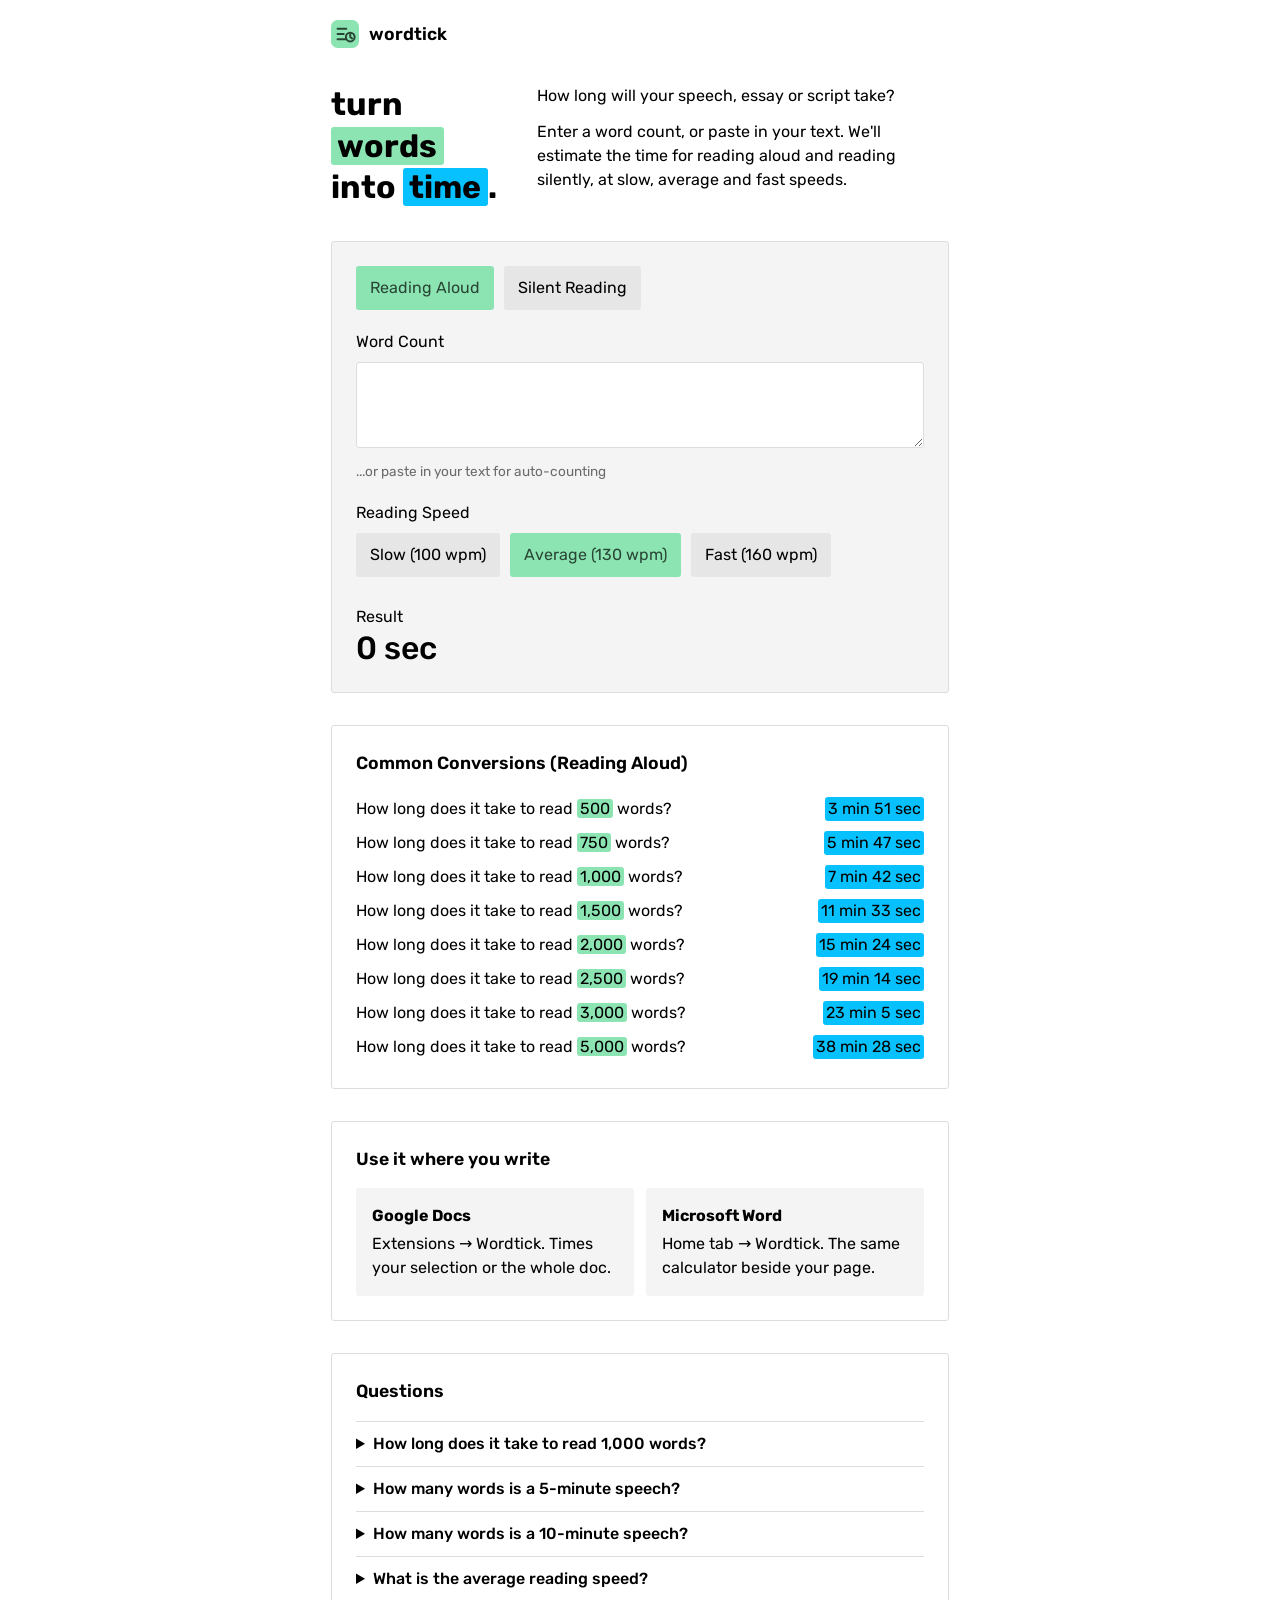
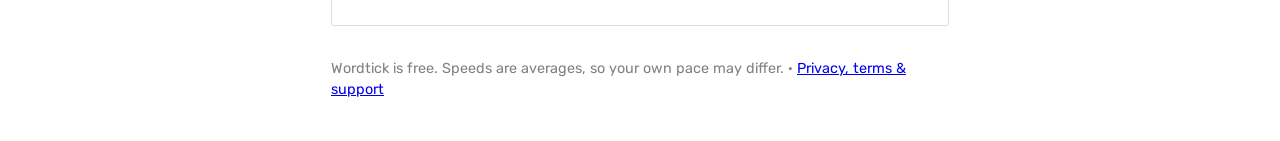
==== web/index.html @ cd6a57aa "Add privacy/terms/support page, compact add-on layout" ====
<!doctype html><html lang="en"><head><meta charset="utf-8"><meta name="viewport" content="width=device-width,initial-scale=1">
<title>Wordtick – Convert Words to Time | Reading Time Calculator</title>
<meta name="description" content="Free words to time calculator. Paste your text or enter a word count to see how long it takes to read aloud or silently. Also available for Google Docs and Microsoft Word.">
<link rel="icon" href="logo.svg"><link rel="stylesheet" href="style.css">
<style>
.page{max-width:650px;margin:0 auto;padding:0 16px}
.top{display:flex;align-items:center;gap:10px;padding:20px 0 0;font-weight:600;font-size:1.1rem}.top img{width:28px;height:28px}
.hero{display:grid;grid-template-columns:auto 1fr;gap:20px 40px;align-items:start;margin:36px 0 32px}
h1{font-size:2rem;line-height:1.3;font-weight:700;margin:0}.hero p{margin:0 0 12px}.hero p:last-child{margin:0}
@media(max-width:560px){.hero{grid-template-columns:1fr}}
.box{border:1px solid var(--line);border-radius:3px;padding:24px;margin-top:32px}
h2{font-size:1.1rem;font-weight:600;margin:0 0 16px}
.row{display:flex;justify-content:space-between;gap:12px;padding:5px 0;flex-wrap:wrap}
.row span:last-child{white-space:nowrap}
details{padding:10px 0;border-top:1px solid var(--line)}summary{cursor:pointer;font-weight:500}details p{margin:8px 0 0;color:var(--mute)}
.add{display:grid;grid-template-columns:1fr 1fr;gap:12px}@media(max-width:560px){.add{grid-template-columns:1fr}}
.add div{background:var(--card);border-radius:3px;padding:16px}.add b{display:block;margin-bottom:4px}
footer{color:#808080;margin:32px 0 40px;font-size:.9rem}
</style></head><body><div class="page">
<div class="top"><img src="logo.svg" alt="">wordtick</div>
<div class="hero"><h1>turn<br><span class="m">words</span><br>into <span class="c">time</span>.</h1>
<div><p>How long will your speech, essay or script take?</p><p>Enter a word count, or paste in your text. We'll estimate the time for reading aloud and reading silently, at slow, average and fast speeds.</p></div></div>
<div id="app"></div>
<div class="box"><h2>Common Conversions (Reading Aloud)</h2><div id="tbl"></div></div>
<div class="box"><h2>Use it where you write</h2><div class="add"><div><b>Google Docs</b>Extensions → Wordtick. Times your selection or the whole doc.</div><div><b>Microsoft Word</b>Home tab → Wordtick. The same calculator beside your page.</div></div></div>
<div class="box"><h2>Questions</h2><div id="faq"></div></div>
<footer>Wordtick is free. Speeds are averages, so your own pace may differ. · <a href="privacy.html">Privacy, terms &amp; support</a></footer>
</div>
<script src="core.js"></script>
<script>
WP.mount(document.getElementById('app'));
document.getElementById('tbl').innerHTML=[500,750,1000,1500,2000,2500,3000,5000].map(function(n){
 return'<div class="row"><span>How long does it take to read <span class="m">'+n.toLocaleString()+'</span> words?</span><span class="c">'+WP.fmt(n,130)+'</span></div>'}).join('');
var q=[['How long does it take to read 1,000 words?','About '+WP.fmt(1000,130)+' out loud at an average 130 words per minute, or '+WP.fmt(1000,250)+' silently at 250.'],
['How many words is a 5-minute speech?','Around 650 words at an average speaking pace of 130 words per minute.'],
['How many words is a 10-minute speech?','Around 1,300 words at an average speaking pace of 130 words per minute.'],
['What is the average reading speed?','Reading aloud averages about 130 words per minute. Silent reading is faster, around 250.']];
document.getElementById('faq').innerHTML=q.map(function(x){return'<details><summary>'+x[0]+'</summary><p>'+x[1]+'</p></details>'}).join('');
document.head.insertAdjacentHTML('beforeend','<script type="application/ld+json">'+JSON.stringify({'@context':'https://schema.org','@type':'FAQPage',mainEntity:q.map(function(x){return{'@type':'Question',name:x[0],acceptedAnswer:{'@type':'Answer',text:x[1]}}})})+'<\/script>');
</script></body></html>
---- web/style.css ----
@import url('https://fonts.googleapis.com/css2?family=Rubik:wght@400;500;600;700&display=swap');
:root{--bg:#fff;--card:#f4f4f4;--ink:#000;--mute:#6b6b6b;--line:#ddd;--chip:#e6e6e6;--mint:#8be4b2;--mint-ink:#294635;--cyan:#07c1ff;--cyan-ink:#000;--field:#fff;--ease:cubic-bezier(.23,1,.32,1)}
@media (prefers-color-scheme:dark){:root{--bg:#111;--card:#1c1c1c;--ink:#f2f2f2;--mute:#9a9a9a;--line:#333;--chip:#2a2a2a;--field:#111}}
*{box-sizing:border-box}
body{margin:0;background:var(--bg);color:var(--ink);font:16px/1.5 Rubik,system-ui,-apple-system,"Segoe UI",sans-serif}
.m{background:var(--mint);color:#000;padding:0 .2em;border-radius:3px}
.c{background:var(--cyan);color:#000;padding:0 .2em;border-radius:3px}
.wp{background:var(--card);border:1px solid var(--line);border-radius:3px;padding:24px;max-width:650px;margin:0 auto}
.wp label{display:block;margin:20px 0 8px}.wp>label:first-child,.wp>.seg:first-child+label{margin-top:20px}
.wp textarea{width:100%;min-height:72px;font:inherit;font-size:1.25rem;color:var(--ink);background:var(--field);border:1px solid var(--line);border-radius:3px;padding:12px;resize:vertical}
.wp textarea:focus{outline:2px solid var(--mint);outline-offset:0;border-color:var(--mint)}
.wp small{display:block;color:var(--mute);margin-top:6px;font-size:.85rem}
.seg{display:flex;flex-wrap:wrap;gap:10px}
.seg button{font:inherit;color:var(--ink);background:var(--chip);border:0;border-radius:3px;padding:10px 14px;cursor:pointer;transition:background .12s var(--ease),transform .1s var(--ease)}
@media (hover:hover){.seg button:hover{filter:brightness(.96)}}
.seg button:active{transform:scale(.97)}
.seg button:focus-visible{outline:2px solid var(--ink);outline-offset:2px}
.seg button[aria-pressed=true]{background:var(--mint);color:var(--mint-ink)}
.wp .seg button small{display:inline;margin:0;color:inherit;font-size:inherit;opacity:.8}
.res{margin-top:28px}.res span{display:block}.res b{display:block;font-size:2rem;font-weight:500;line-height:1.2}
.res .d{color:var(--mute);font-size:.85rem}
.src{margin-bottom:4px}.src button[aria-pressed]{}
.wp.mini{border:0;padding:16px;max-width:none;background:var(--bg)}
@media (prefers-reduced-motion:reduce){*{transition-duration:.01ms!important}}
.wp.mini .seg button{padding:8px 10px;font-size:.9rem}.wp.mini textarea{font-size:1rem}.wp.mini .res b{font-size:1.75rem}
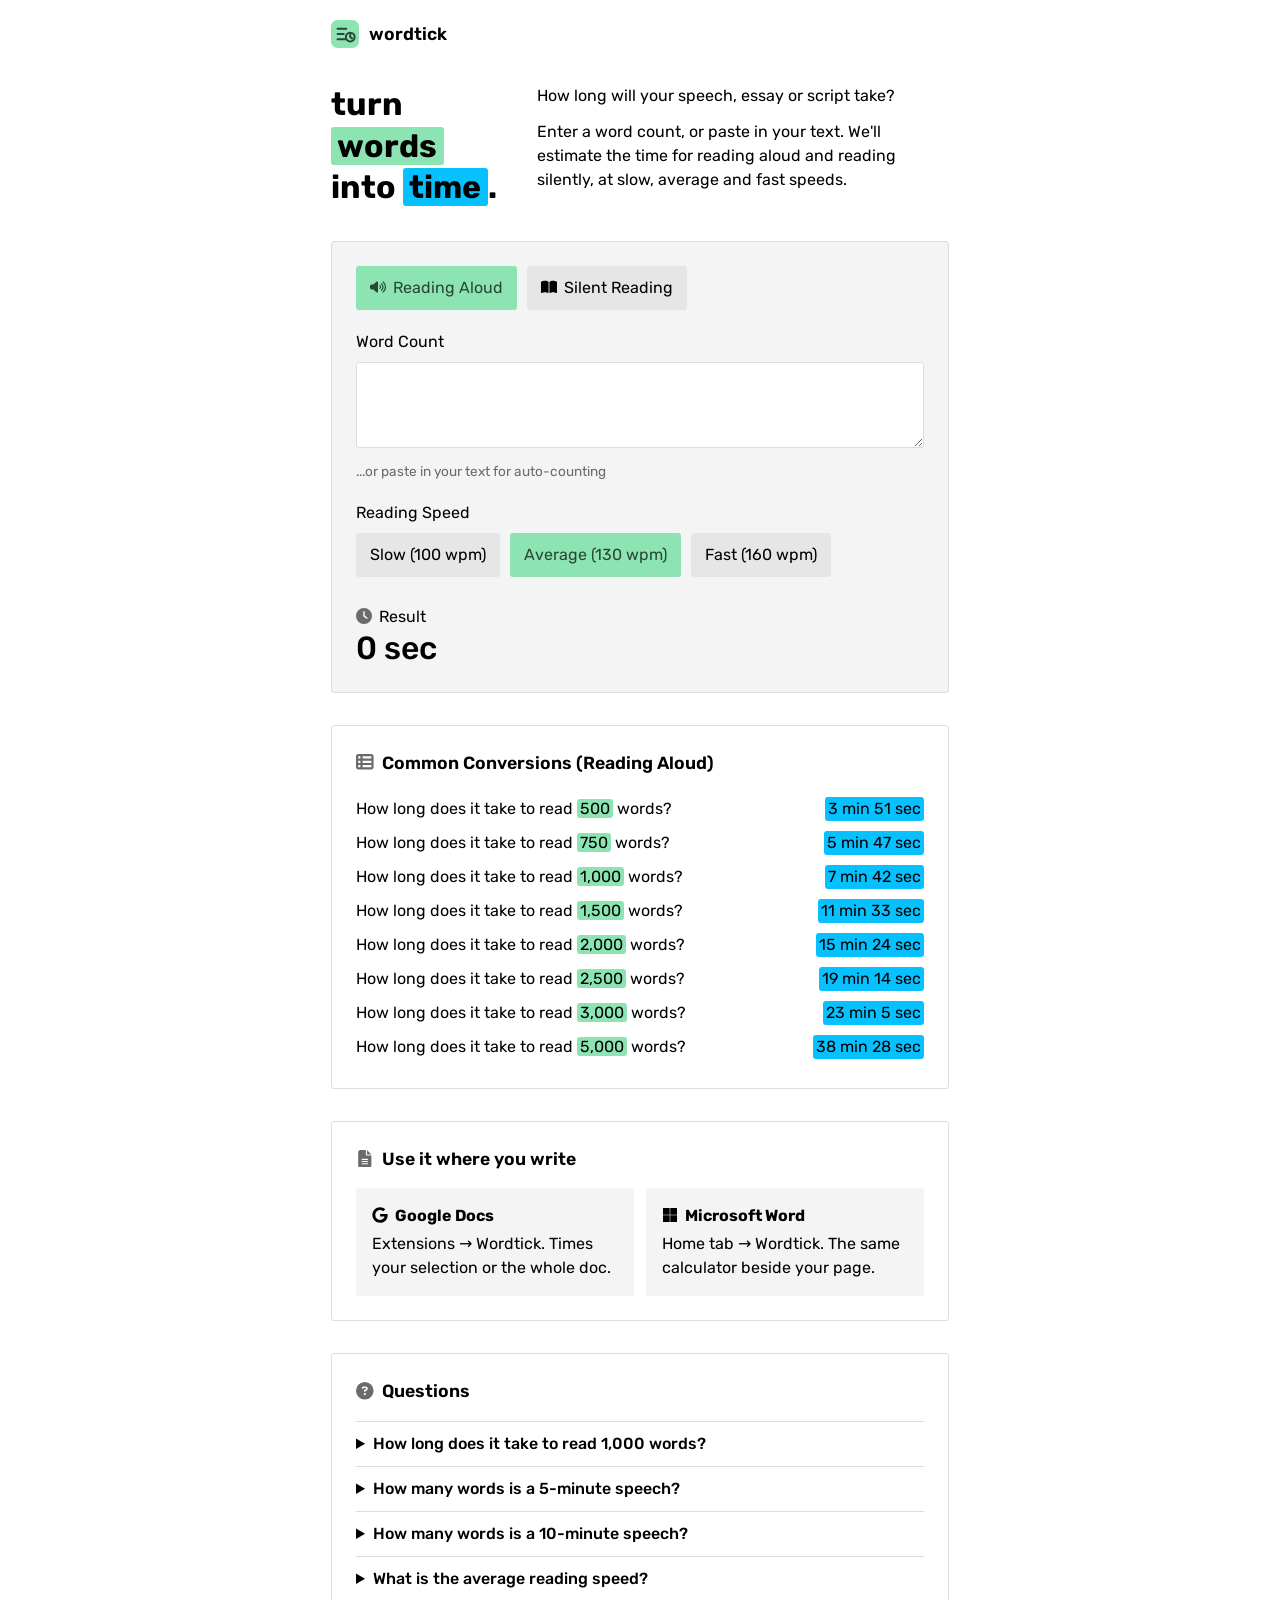
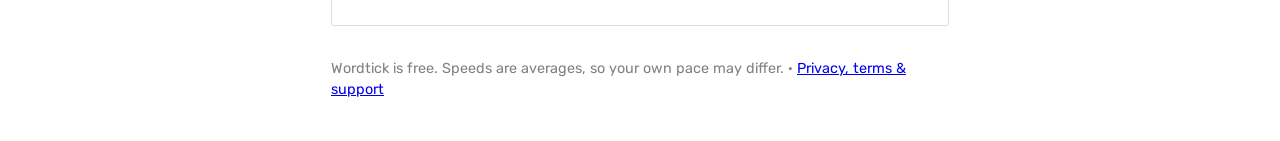
==== commit c296705f: "Add Font Awesome icons to UI" ====
--- a/web/index.html
+++ b/web/index.html
@@ -21,14 +21,15 @@
 <div class="hero"><h1>turn<br><span class="m">words</span><br>into <span class="c">time</span>.</h1>
 <div><p>How long will your speech, essay or script take?</p><p>Enter a word count, or paste in your text. We'll estimate the time for reading aloud and reading silently, at slow, average and fast speeds.</p></div></div>
 <div id="app"></div>
-<div class="box"><h2>Common Conversions (Reading Aloud)</h2><div id="tbl"></div></div>
-<div class="box"><h2>Use it where you write</h2><div class="add"><div><b>Google Docs</b>Extensions → Wordtick. Times your selection or the whole doc.</div><div><b>Microsoft Word</b>Home tab → Wordtick. The same calculator beside your page.</div></div></div>
-<div class="box"><h2>Questions</h2><div id="faq"></div></div>
+<div class="box"><h2 data-i="table-list">Common Conversions (Reading Aloud)</h2><div id="tbl"></div></div>
+<div class="box"><h2 data-i="file-lines">Use it where you write</h2><div class="add"><div><b data-i="google">Google Docs</b>Extensions → Wordtick. Times your selection or the whole doc.</div><div><b data-i="microsoft">Microsoft Word</b>Home tab → Wordtick. The same calculator beside your page.</div></div></div>
+<div class="box"><h2 data-i="circle-question">Questions</h2><div id="faq"></div></div>
 <footer>Wordtick is free. Speeds are averages, so your own pace may differ. · <a href="privacy.html">Privacy, terms &amp; support</a></footer>
 </div>
 <script src="core.js"></script>
 <script>
 WP.mount(document.getElementById('app'));
+document.querySelectorAll('[data-i]').forEach(function(e){e.insertAdjacentHTML('afterbegin',WP.icon(e.dataset.i))});
 document.getElementById('tbl').innerHTML=[500,750,1000,1500,2000,2500,3000,5000].map(function(n){
  return'<div class="row"><span>How long does it take to read <span class="m">'+n.toLocaleString()+'</span> words?</span><span class="c">'+WP.fmt(n,130)+'</span></div>'}).join('');
 var q=[['How long does it take to read 1,000 words?','About '+WP.fmt(1000,130)+' out loud at an average 130 words per minute, or '+WP.fmt(1000,250)+' silently at 250.'],
--- a/web/style.css
+++ b/web/style.css
@@ -23,3 +23,4 @@
 .wp.mini{border:0;padding:16px;max-width:none;background:var(--bg)}
 @media (prefers-reduced-motion:reduce){*{transition-duration:.01ms!important}}
 .wp.mini .seg button{padding:8px 10px;font-size:.9rem}.wp.mini textarea{font-size:1rem}.wp.mini .res b{font-size:1.75rem}
+.ic{width:1em;height:1em;vertical-align:-.125em;margin-right:.45em}.res span .ic{color:var(--mute)}h2 .ic{color:var(--mute)}
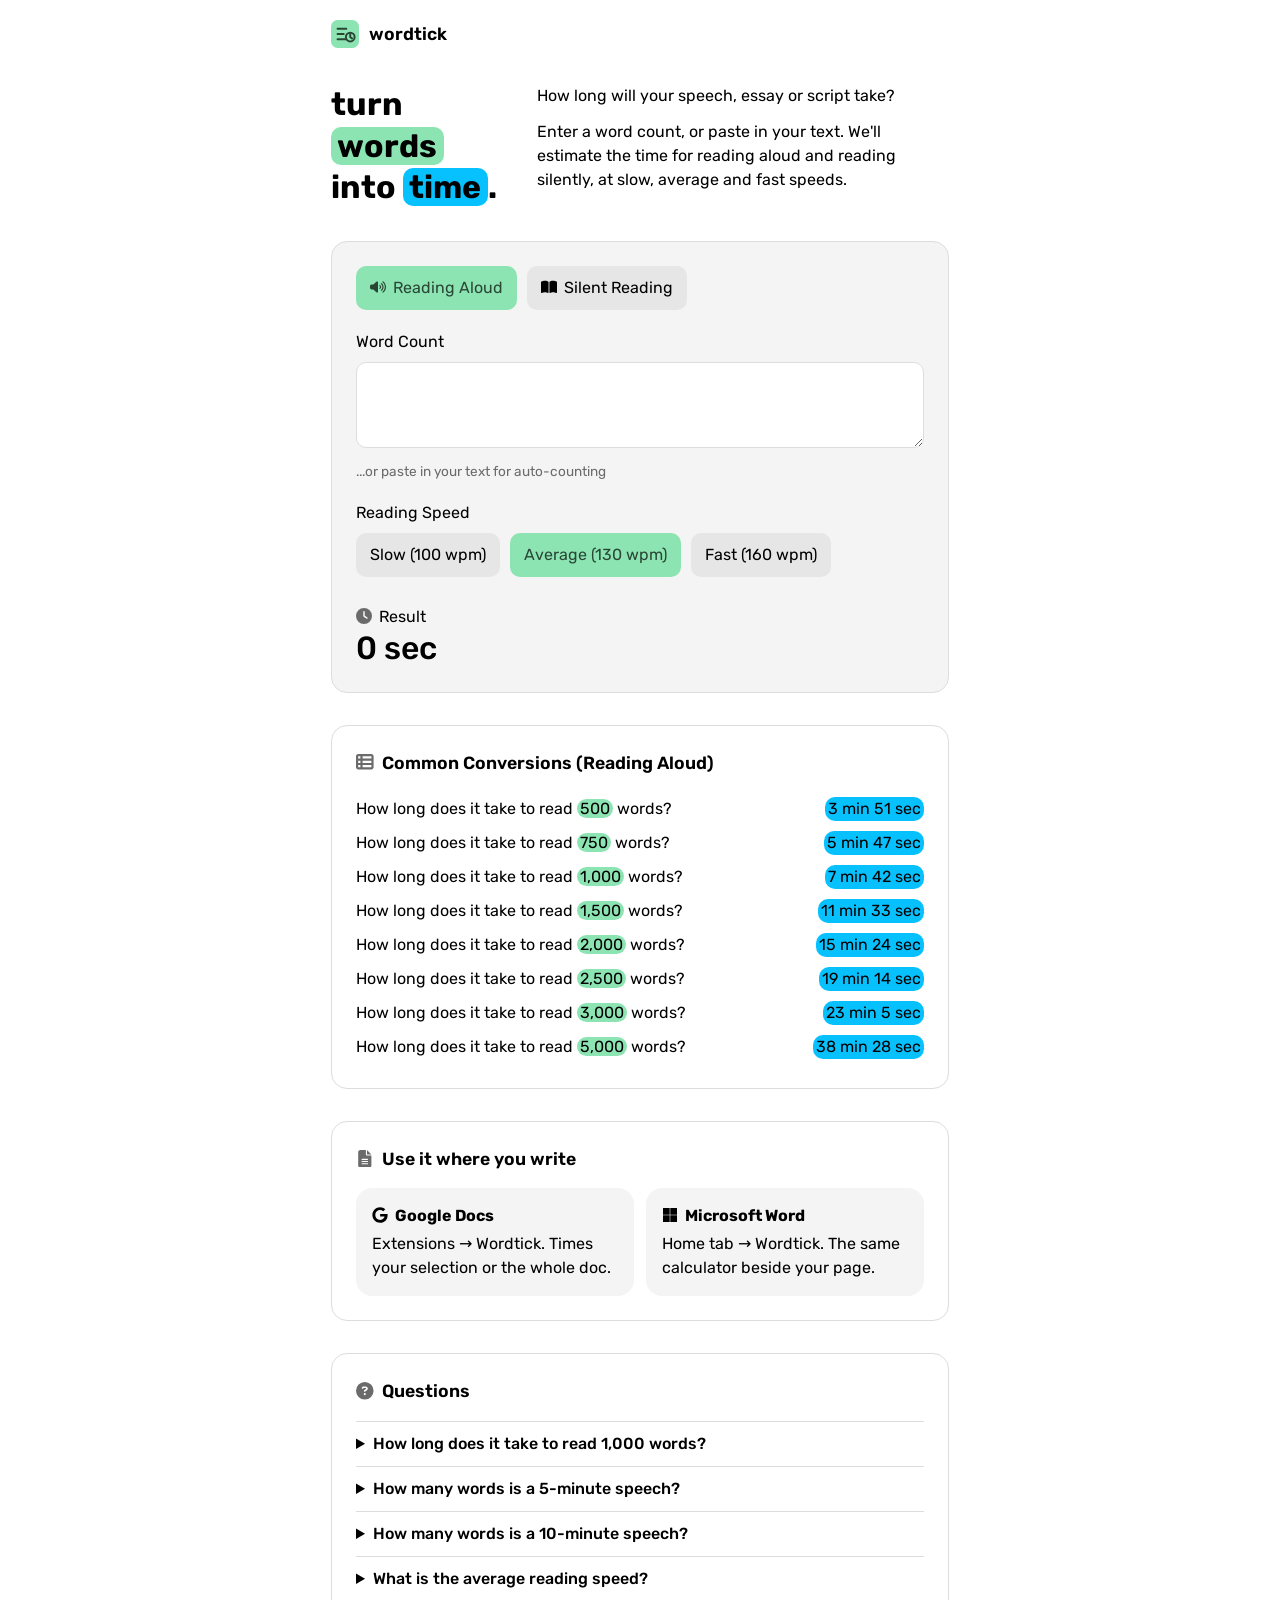
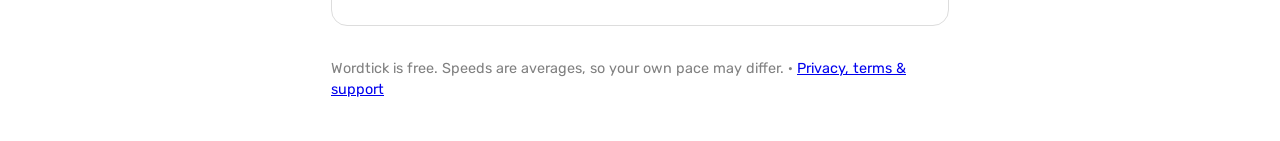
==== commit eb6ec759: "Rounder corners" ====
--- a/web/index.html
+++ b/web/index.html
@@ -8,13 +8,13 @@
 .hero{display:grid;grid-template-columns:auto 1fr;gap:20px 40px;align-items:start;margin:36px 0 32px}
 h1{font-size:2rem;line-height:1.3;font-weight:700;margin:0}.hero p{margin:0 0 12px}.hero p:last-child{margin:0}
 @media(max-width:560px){.hero{grid-template-columns:1fr}}
-.box{border:1px solid var(--line);border-radius:3px;padding:24px;margin-top:32px}
+.box{border:1px solid var(--line);border-radius:var(--rl);padding:24px;margin-top:32px}
 h2{font-size:1.1rem;font-weight:600;margin:0 0 16px}
 .row{display:flex;justify-content:space-between;gap:12px;padding:5px 0;flex-wrap:wrap}
 .row span:last-child{white-space:nowrap}
 details{padding:10px 0;border-top:1px solid var(--line)}summary{cursor:pointer;font-weight:500}details p{margin:8px 0 0;color:var(--mute)}
 .add{display:grid;grid-template-columns:1fr 1fr;gap:12px}@media(max-width:560px){.add{grid-template-columns:1fr}}
-.add div{background:var(--card);border-radius:3px;padding:16px}.add b{display:block;margin-bottom:4px}
+.add div{background:var(--card);border-radius:var(--rl);padding:16px}.add b{display:block;margin-bottom:4px}
 footer{color:#808080;margin:32px 0 40px;font-size:.9rem}
 </style></head><body><div class="page">
 <div class="top"><img src="logo.svg" alt="">wordtick</div>
--- a/web/style.css
+++ b/web/style.css
@@ -1,17 +1,17 @@
 @import url('https://fonts.googleapis.com/css2?family=Rubik:wght@400;500;600;700&display=swap');
-:root{--bg:#fff;--card:#f4f4f4;--ink:#000;--mute:#6b6b6b;--line:#ddd;--chip:#e6e6e6;--mint:#8be4b2;--mint-ink:#294635;--cyan:#07c1ff;--cyan-ink:#000;--field:#fff;--ease:cubic-bezier(.23,1,.32,1)}
+:root{--bg:#fff;--card:#f4f4f4;--ink:#000;--mute:#6b6b6b;--line:#ddd;--chip:#e6e6e6;--mint:#8be4b2;--mint-ink:#294635;--cyan:#07c1ff;--cyan-ink:#000;--field:#fff;--ease:cubic-bezier(.23,1,.32,1);--r:10px;--rl:16px}
 @media (prefers-color-scheme:dark){:root{--bg:#111;--card:#1c1c1c;--ink:#f2f2f2;--mute:#9a9a9a;--line:#333;--chip:#2a2a2a;--field:#111}}
 *{box-sizing:border-box}
 body{margin:0;background:var(--bg);color:var(--ink);font:16px/1.5 Rubik,system-ui,-apple-system,"Segoe UI",sans-serif}
-.m{background:var(--mint);color:#000;padding:0 .2em;border-radius:3px}
-.c{background:var(--cyan);color:#000;padding:0 .2em;border-radius:3px}
-.wp{background:var(--card);border:1px solid var(--line);border-radius:3px;padding:24px;max-width:650px;margin:0 auto}
+.m{background:var(--mint);color:#000;padding:0 .2em;border-radius:var(--r)}
+.c{background:var(--cyan);color:#000;padding:0 .2em;border-radius:var(--r)}
+.wp{background:var(--card);border:1px solid var(--line);border-radius:var(--rl);padding:24px;max-width:650px;margin:0 auto}
 .wp label{display:block;margin:20px 0 8px}.wp>label:first-child,.wp>.seg:first-child+label{margin-top:20px}
-.wp textarea{width:100%;min-height:72px;font:inherit;font-size:1.25rem;color:var(--ink);background:var(--field);border:1px solid var(--line);border-radius:3px;padding:12px;resize:vertical}
+.wp textarea{width:100%;min-height:72px;font:inherit;font-size:1.25rem;color:var(--ink);background:var(--field);border:1px solid var(--line);border-radius:var(--r);padding:12px;resize:vertical}
 .wp textarea:focus{outline:2px solid var(--mint);outline-offset:0;border-color:var(--mint)}
 .wp small{display:block;color:var(--mute);margin-top:6px;font-size:.85rem}
 .seg{display:flex;flex-wrap:wrap;gap:10px}
-.seg button{font:inherit;color:var(--ink);background:var(--chip);border:0;border-radius:3px;padding:10px 14px;cursor:pointer;transition:background .12s var(--ease),transform .1s var(--ease)}
+.seg button{font:inherit;color:var(--ink);background:var(--chip);border:0;border-radius:var(--r);padding:10px 14px;cursor:pointer;transition:background .12s var(--ease),transform .1s var(--ease)}
 @media (hover:hover){.seg button:hover{filter:brightness(.96)}}
 .seg button:active{transform:scale(.97)}
 .seg button:focus-visible{outline:2px solid var(--ink);outline-offset:2px}
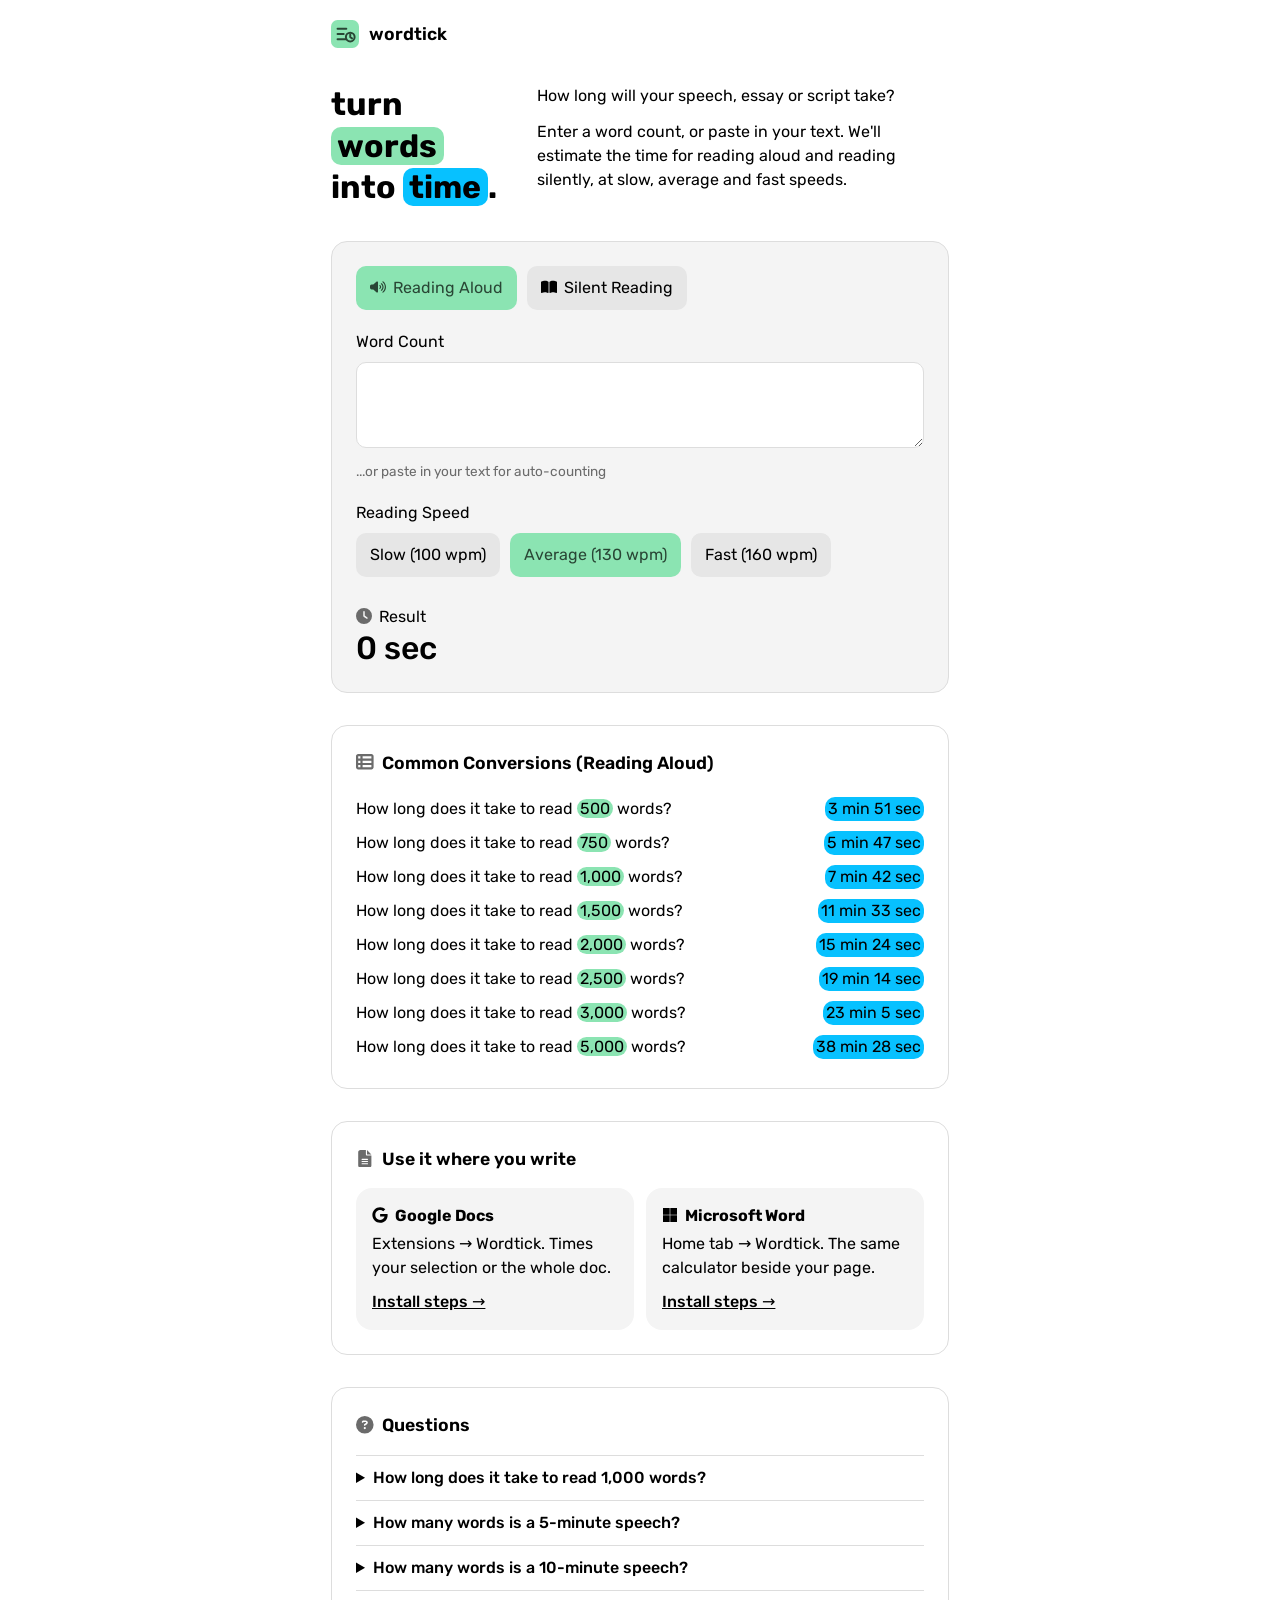
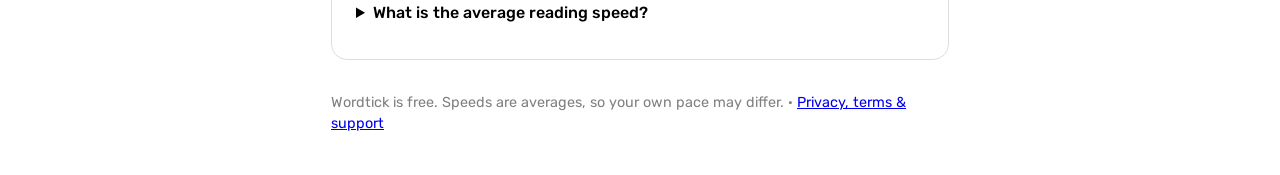
==== commit 74bc86ef: "Install-steps pages for Google Docs and Word, linked from the home page Co-Authored-By: Claude Sonne" ====
--- a/web/index.html
+++ b/web/index.html
@@ -14,7 +14,7 @@
 .row span:last-child{white-space:nowrap}
 details{padding:10px 0;border-top:1px solid var(--line)}summary{cursor:pointer;font-weight:500}details p{margin:8px 0 0;color:var(--mute)}
 .add{display:grid;grid-template-columns:1fr 1fr;gap:12px}@media(max-width:560px){.add{grid-template-columns:1fr}}
-.add div{background:var(--card);border-radius:var(--rl);padding:16px}.add b{display:block;margin-bottom:4px}
+.add div{background:var(--card);border-radius:var(--rl);padding:16px}.add b{display:block;margin-bottom:4px}.add a{display:block;margin-top:10px;color:inherit;font-weight:500}
 footer{color:#808080;margin:32px 0 40px;font-size:.9rem}
 </style></head><body><div class="page">
 <div class="top"><img src="logo.svg" alt="">wordtick</div>
@@ -22,7 +22,7 @@
 <div><p>How long will your speech, essay or script take?</p><p>Enter a word count, or paste in your text. We'll estimate the time for reading aloud and reading silently, at slow, average and fast speeds.</p></div></div>
 <div id="app"></div>
 <div class="box"><h2 data-i="table-list">Common Conversions (Reading Aloud)</h2><div id="tbl"></div></div>
-<div class="box"><h2 data-i="file-lines">Use it where you write</h2><div class="add"><div><b data-i="google">Google Docs</b>Extensions → Wordtick. Times your selection or the whole doc.</div><div><b data-i="microsoft">Microsoft Word</b>Home tab → Wordtick. The same calculator beside your page.</div></div></div>
+<div class="box"><h2 data-i="file-lines">Use it where you write</h2><div class="add"><div><b data-i="google">Google Docs</b>Extensions → Wordtick. Times your selection or the whole doc.<a href="docs.html">Install steps →</a></div><div><b data-i="microsoft">Microsoft Word</b>Home tab → Wordtick. The same calculator beside your page.<a href="word.html">Install steps →</a></div></div></div>
 <div class="box"><h2 data-i="circle-question">Questions</h2><div id="faq"></div></div>
 <footer>Wordtick is free. Speeds are averages, so your own pace may differ. · <a href="privacy.html">Privacy, terms &amp; support</a></footer>
 </div>
--- a/web/style.css
+++ b/web/style.css
@@ -24,3 +24,8 @@
 @media (prefers-reduced-motion:reduce){*{transition-duration:.01ms!important}}
 .wp.mini .seg button{padding:8px 10px;font-size:.9rem}.wp.mini textarea{font-size:1rem}.wp.mini .res b{font-size:1.75rem}
 .ic{width:1em;height:1em;vertical-align:-.125em;margin-right:.45em}.res span .ic{color:var(--mute)}h2 .ic{color:var(--mute)}
+
+.wp .hd{display:flex;align-items:center;gap:8px;font-weight:600;font-size:1.05rem}.wp .logo{width:24px;height:24px}
+.wp .hero{font-size:1.4rem;font-weight:700;line-height:1.3;margin:10px 0 16px}
+.wp input{width:100%;font:inherit;color:var(--ink);background:var(--field);border:1px solid var(--line);border-radius:var(--r);padding:10px 12px}
+.wp input:focus{outline:2px solid var(--mint);border-color:var(--mint)}
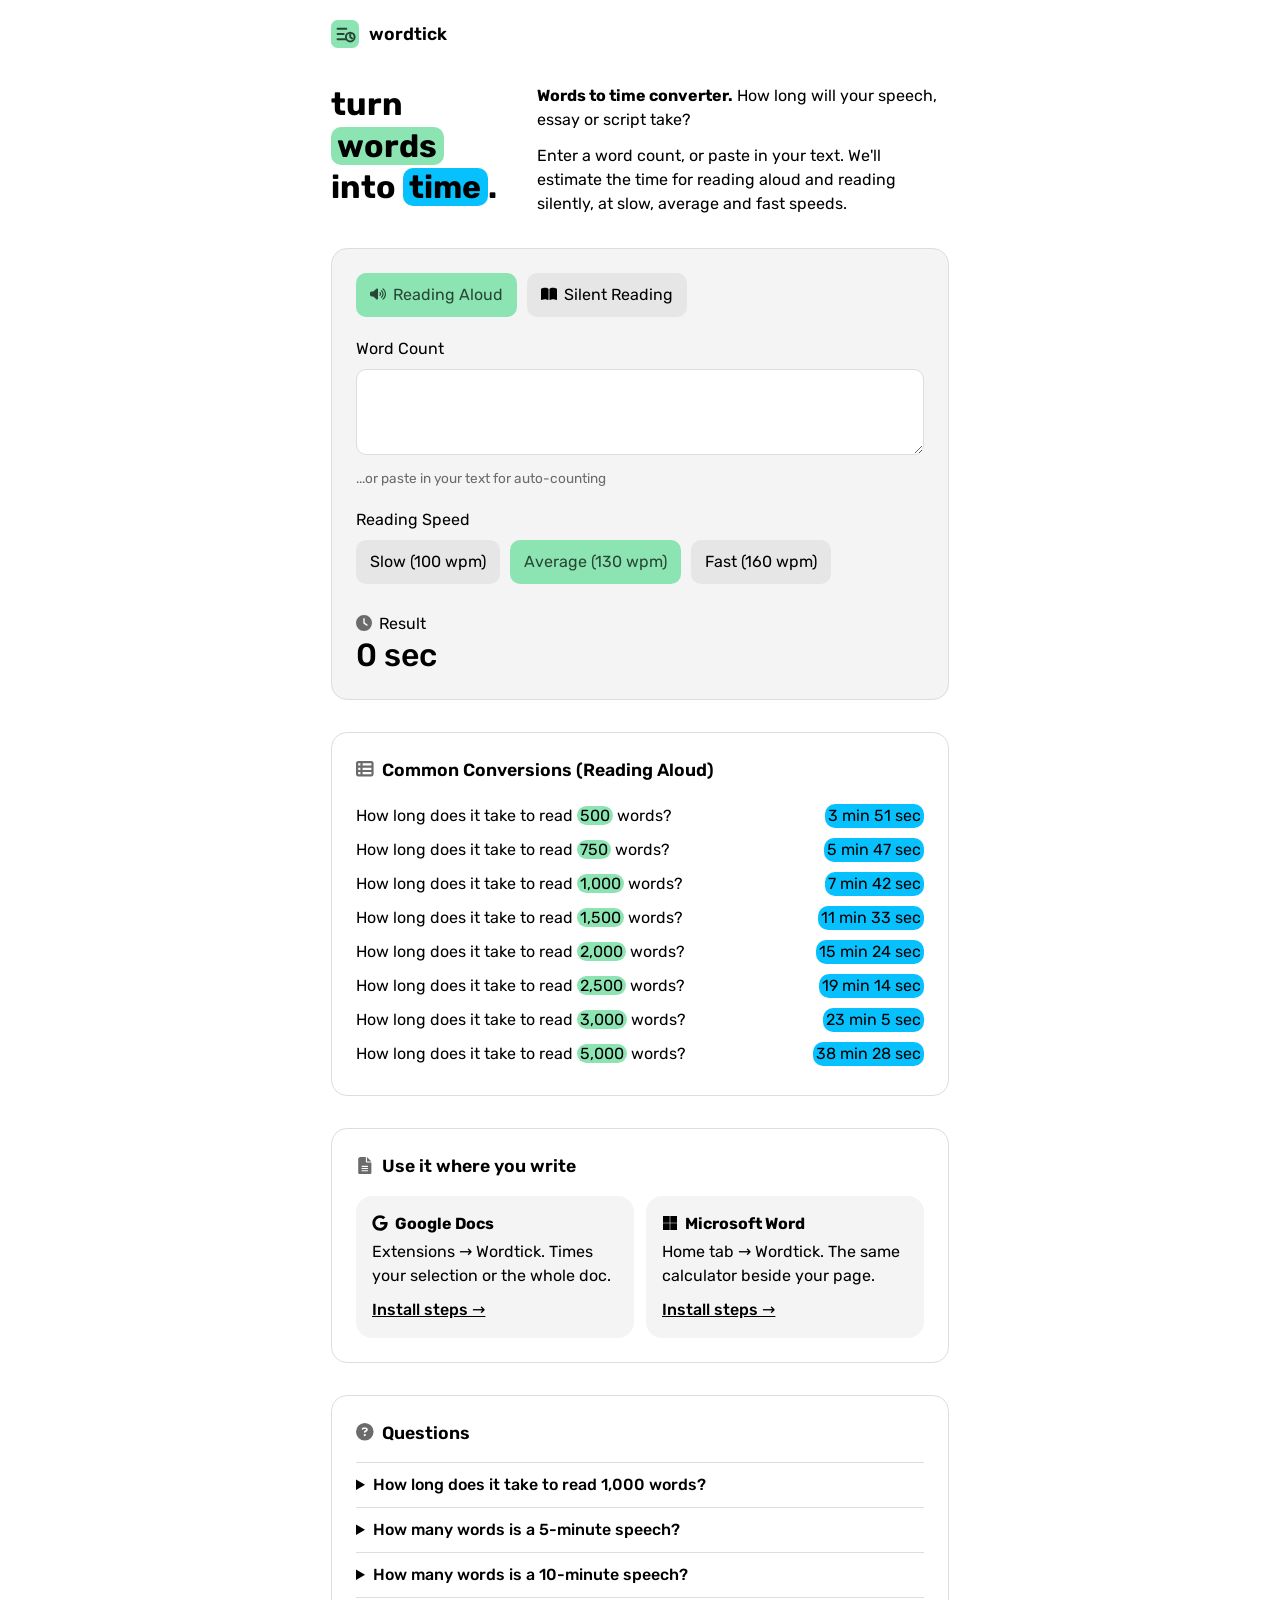
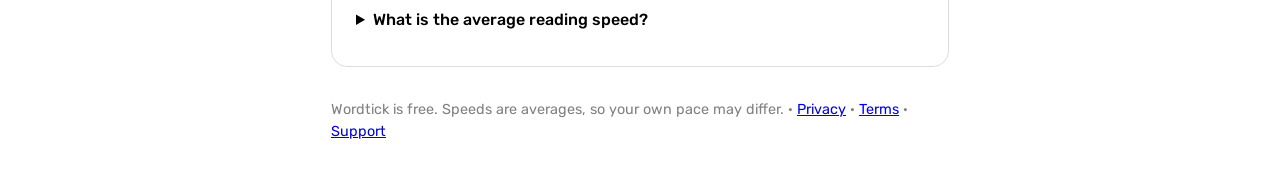
==== commit 3e2a9307: "Full privacy/terms/support pages, SEO, Search Console file; paste collapses to word count Co-Authore" ====
--- a/web/index.html
+++ b/web/index.html
@@ -1,6 +1,9 @@
 <!doctype html><html lang="en"><head><meta charset="utf-8"><meta name="viewport" content="width=device-width,initial-scale=1">
-<title>Wordtick – Convert Words to Time | Reading Time Calculator</title>
+<title>Words to Time Converter – How Long to Read or Say Any Text | Wordtick</title>
 <meta name="description" content="Free words to time calculator. Paste your text or enter a word count to see how long it takes to read aloud or silently. Also available for Google Docs and Microsoft Word.">
+<link rel="canonical" href="https://wordtick.vercel.app/">
+<meta property="og:title" content="Words to Time Converter | Wordtick"><meta property="og:description" content="Free words to time calculator: see how long any text takes to read aloud or silently."><meta property="og:url" content="https://wordtick.vercel.app/"><meta property="og:type" content="website"><meta property="og:image" content="https://wordtick.vercel.app/store/shot-site-1280x800.png"><meta name="twitter:card" content="summary_large_image">
+<script type="application/ld+json">{"@context":"https://schema.org","@type":"WebApplication","name":"Wordtick – Words to Time Converter","url":"https://wordtick.vercel.app/","applicationCategory":"UtilitiesApplication","operatingSystem":"Any","offers":{"@type":"Offer","price":"0","priceCurrency":"USD"}}</script>
 <link rel="icon" href="logo.svg"><link rel="stylesheet" href="style.css">
 <style>
 .page{max-width:650px;margin:0 auto;padding:0 16px}
@@ -19,12 +22,12 @@
 </style></head><body><div class="page">
 <div class="top"><img src="logo.svg" alt="">wordtick</div>
 <div class="hero"><h1>turn<br><span class="m">words</span><br>into <span class="c">time</span>.</h1>
-<div><p>How long will your speech, essay or script take?</p><p>Enter a word count, or paste in your text. We'll estimate the time for reading aloud and reading silently, at slow, average and fast speeds.</p></div></div>
+<div><p><strong>Words to time converter.</strong> How long will your speech, essay or script take?</p><p>Enter a word count, or paste in your text. We'll estimate the time for reading aloud and reading silently, at slow, average and fast speeds.</p></div></div>
 <div id="app"></div>
 <div class="box"><h2 data-i="table-list">Common Conversions (Reading Aloud)</h2><div id="tbl"></div></div>
 <div class="box"><h2 data-i="file-lines">Use it where you write</h2><div class="add"><div><b data-i="google">Google Docs</b>Extensions → Wordtick. Times your selection or the whole doc.<a href="docs.html">Install steps →</a></div><div><b data-i="microsoft">Microsoft Word</b>Home tab → Wordtick. The same calculator beside your page.<a href="word.html">Install steps →</a></div></div></div>
 <div class="box"><h2 data-i="circle-question">Questions</h2><div id="faq"></div></div>
-<footer>Wordtick is free. Speeds are averages, so your own pace may differ. · <a href="privacy.html">Privacy, terms &amp; support</a></footer>
+<footer>Wordtick is free. Speeds are averages, so your own pace may differ. · <a href="privacy.html">Privacy</a> · <a href="terms.html">Terms</a> · <a href="support.html">Support</a></footer>
 </div>
 <script src="core.js"></script>
 <script>
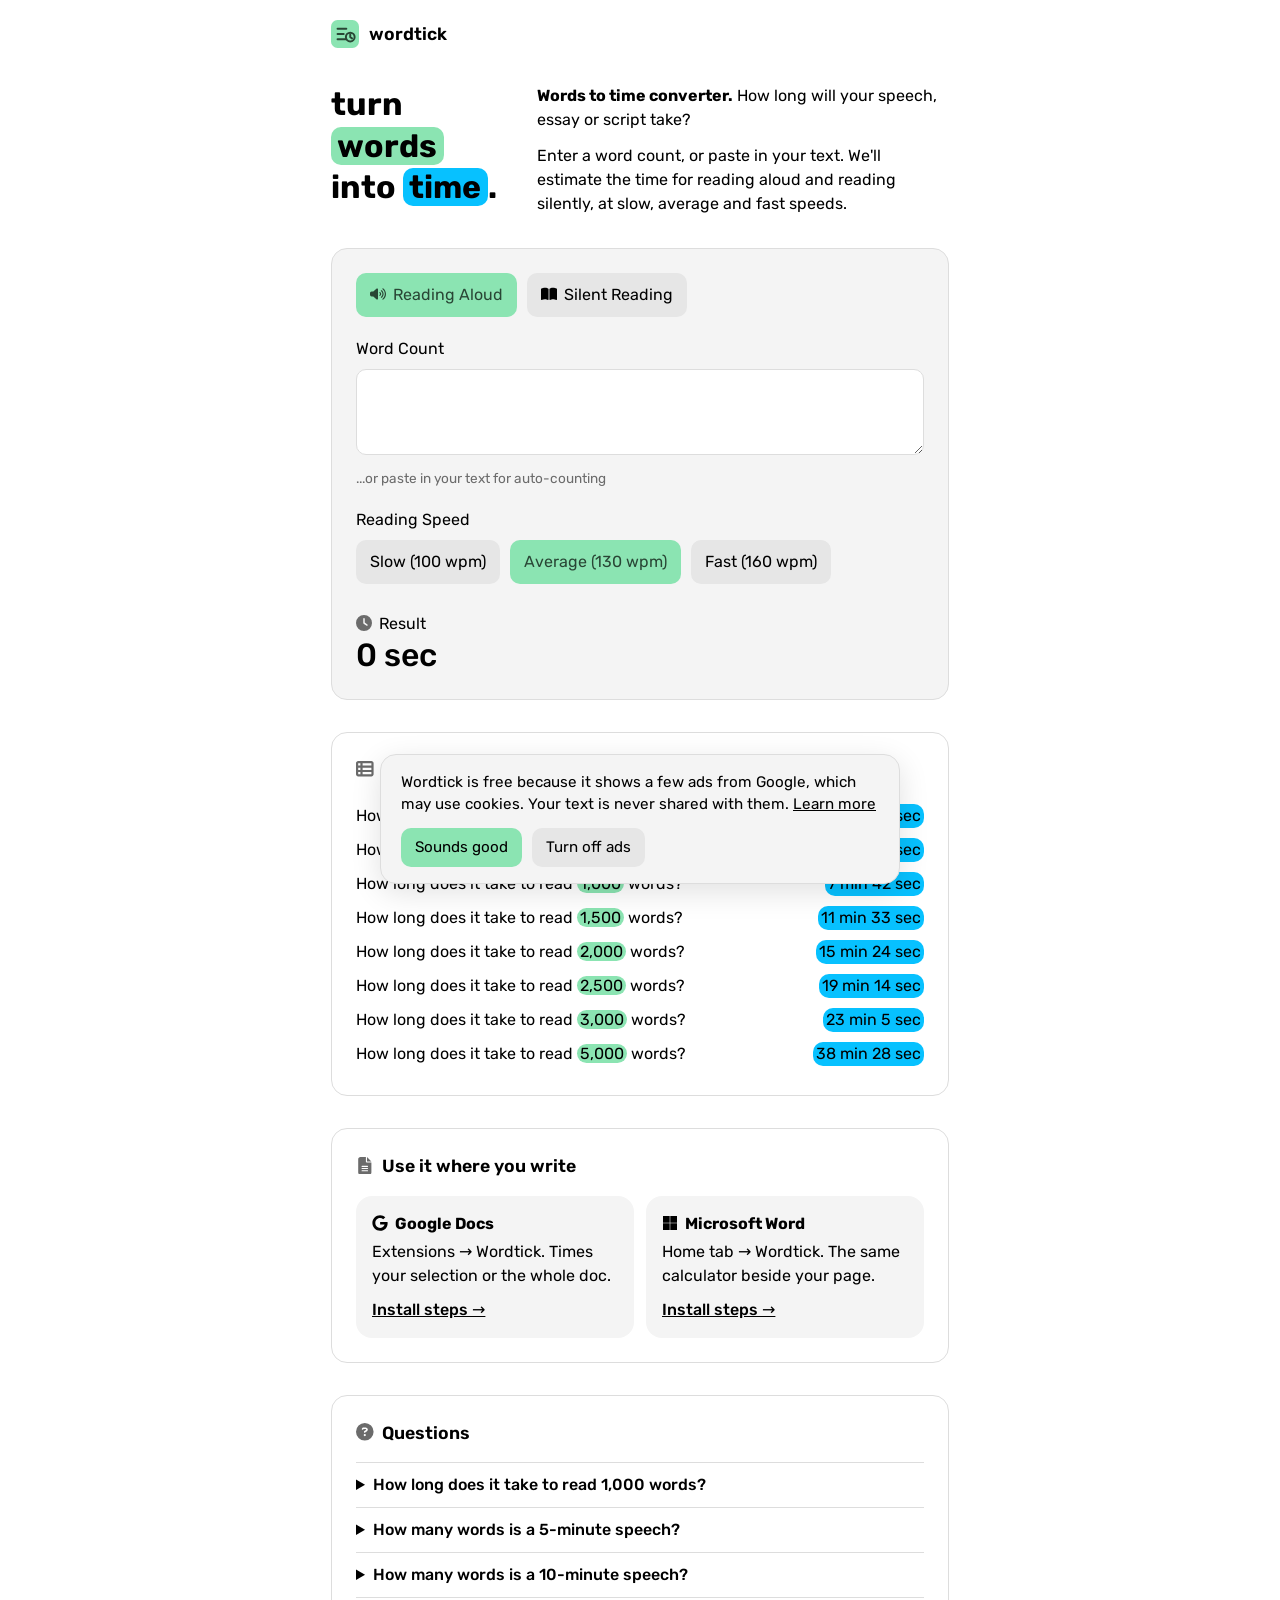
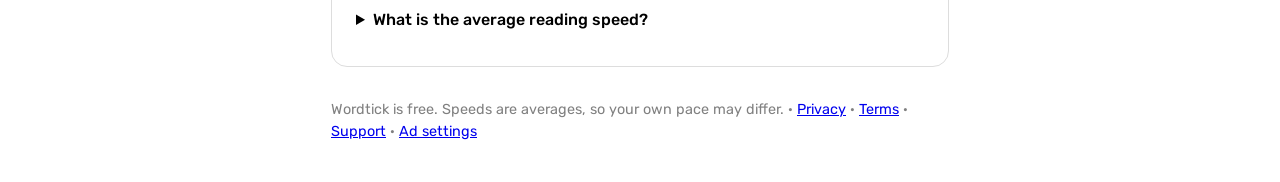
==== commit 6836a0ed: "AdSense on the website with notice and opt-out; ads.txt; privacy and terms updated Co-Authored-By: C" ====
--- a/web/index.html
+++ b/web/index.html
@@ -27,7 +27,7 @@
 <div class="box"><h2 data-i="table-list">Common Conversions (Reading Aloud)</h2><div id="tbl"></div></div>
 <div class="box"><h2 data-i="file-lines">Use it where you write</h2><div class="add"><div><b data-i="google">Google Docs</b>Extensions → Wordtick. Times your selection or the whole doc.<a href="docs.html">Install steps →</a></div><div><b data-i="microsoft">Microsoft Word</b>Home tab → Wordtick. The same calculator beside your page.<a href="word.html">Install steps →</a></div></div></div>
 <div class="box"><h2 data-i="circle-question">Questions</h2><div id="faq"></div></div>
-<footer>Wordtick is free. Speeds are averages, so your own pace may differ. · <a href="privacy.html">Privacy</a> · <a href="terms.html">Terms</a> · <a href="support.html">Support</a></footer>
+<footer>Wordtick is free. Speeds are averages, so your own pace may differ. · <a href="privacy.html">Privacy</a> · <a href="terms.html">Terms</a> · <a href="support.html">Support</a> · <a href="#" onclick="WTads.open();return false">Ad settings</a></footer>
 </div>
 <script src="core.js"></script>
 <script>
@@ -41,4 +41,4 @@
 ['What is the average reading speed?','Reading aloud averages about 130 words per minute. Silent reading is faster, around 250.']];
 document.getElementById('faq').innerHTML=q.map(function(x){return'<details><summary>'+x[0]+'</summary><p>'+x[1]+'</p></details>'}).join('');
 document.head.insertAdjacentHTML('beforeend','<script type="application/ld+json">'+JSON.stringify({'@context':'https://schema.org','@type':'FAQPage',mainEntity:q.map(function(x){return{'@type':'Question',name:x[0],acceptedAnswer:{'@type':'Answer',text:x[1]}}})})+'<\/script>');
-</script></body></html>
+</script><script src="ads.js"></script></body></html>
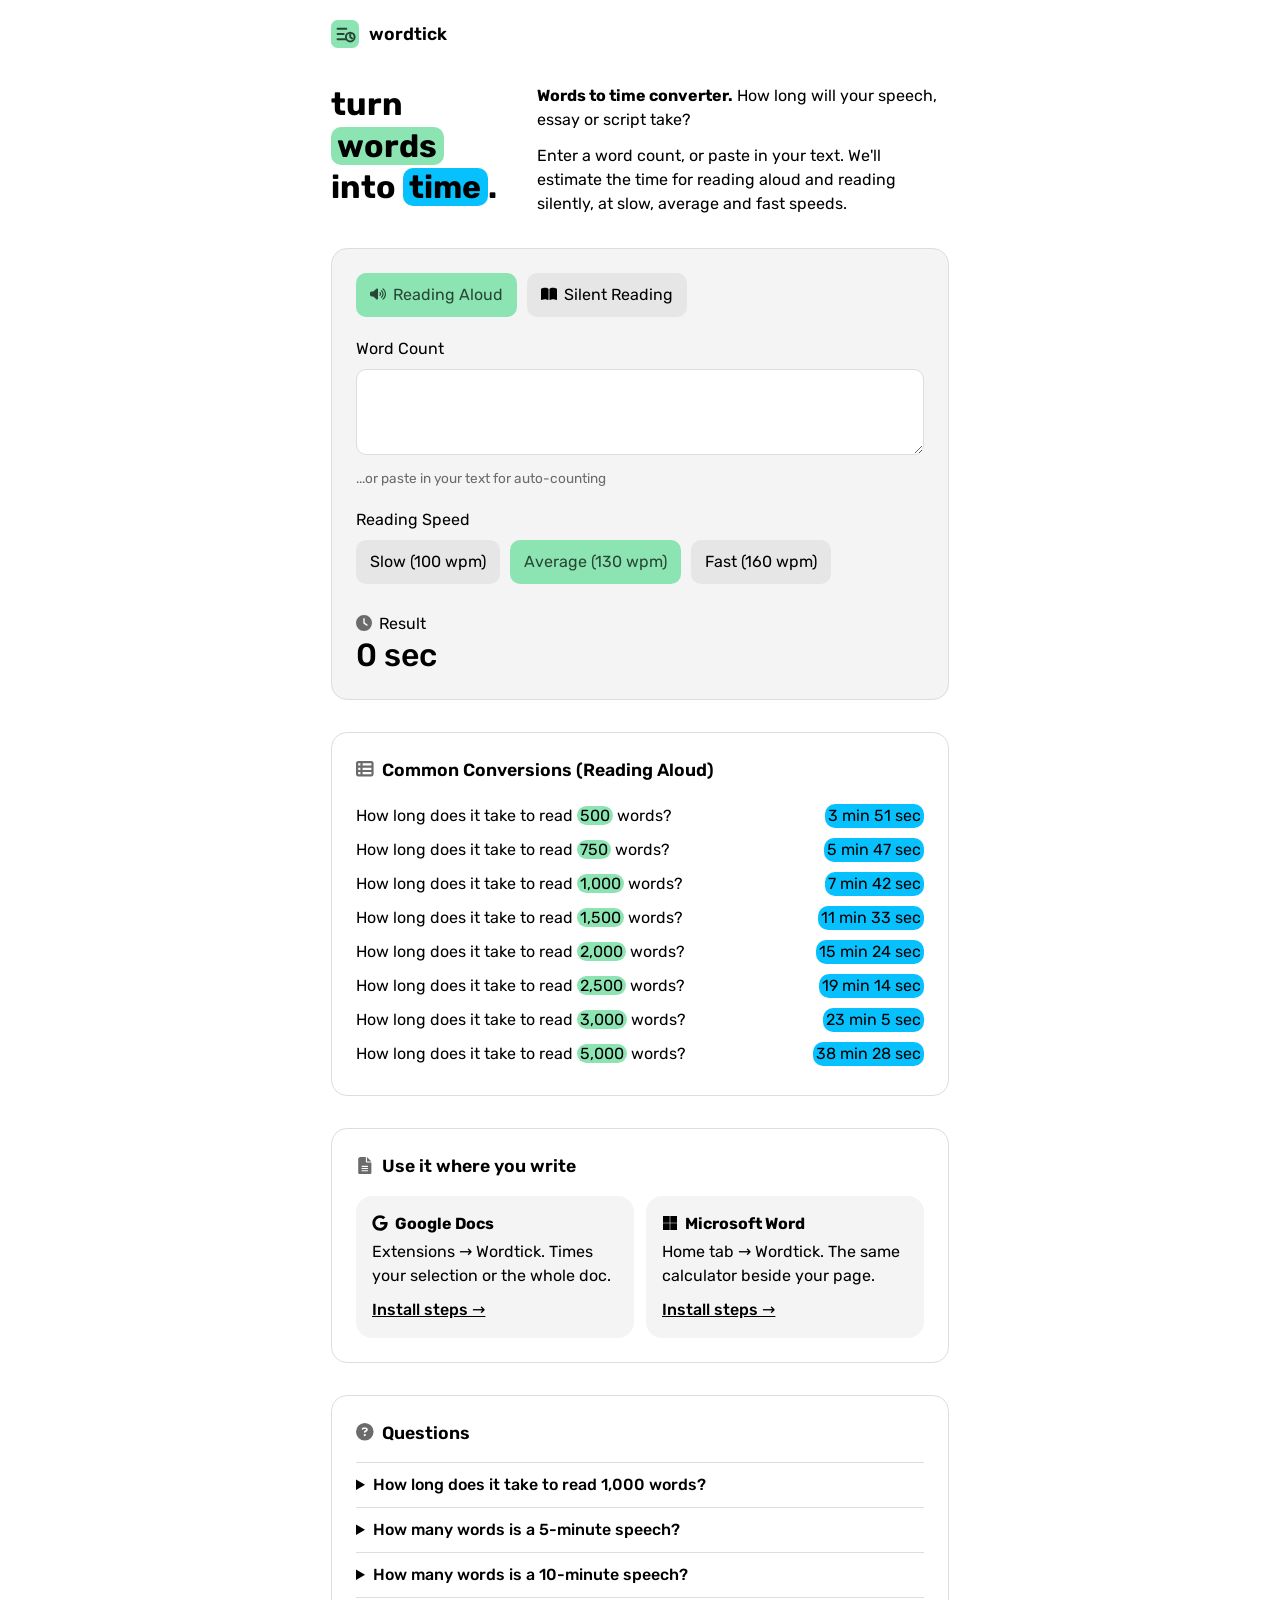
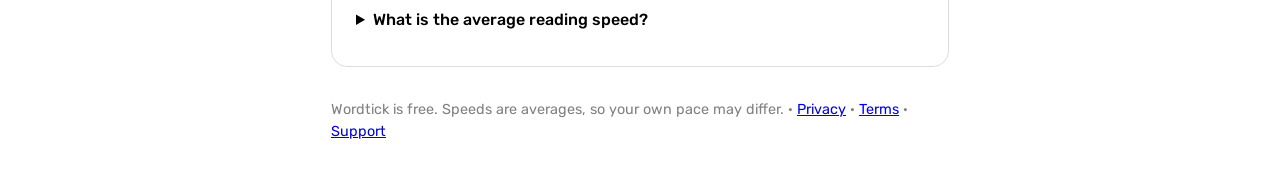
==== commit 478367c4: "Remove AdSense (revert 6836a0e) Co-Authored-By: Claude Opus 5.5 <noreply@anthropic.com>" ====
--- a/web/index.html
+++ b/web/index.html
@@ -27,7 +27,7 @@
 <div class="box"><h2 data-i="table-list">Common Conversions (Reading Aloud)</h2><div id="tbl"></div></div>
 <div class="box"><h2 data-i="file-lines">Use it where you write</h2><div class="add"><div><b data-i="google">Google Docs</b>Extensions → Wordtick. Times your selection or the whole doc.<a href="docs.html">Install steps →</a></div><div><b data-i="microsoft">Microsoft Word</b>Home tab → Wordtick. The same calculator beside your page.<a href="word.html">Install steps →</a></div></div></div>
 <div class="box"><h2 data-i="circle-question">Questions</h2><div id="faq"></div></div>
-<footer>Wordtick is free. Speeds are averages, so your own pace may differ. · <a href="privacy.html">Privacy</a> · <a href="terms.html">Terms</a> · <a href="support.html">Support</a> · <a href="#" onclick="WTads.open();return false">Ad settings</a></footer>
+<footer>Wordtick is free. Speeds are averages, so your own pace may differ. · <a href="privacy.html">Privacy</a> · <a href="terms.html">Terms</a> · <a href="support.html">Support</a></footer>
 </div>
 <script src="core.js"></script>
 <script>
@@ -41,4 +41,4 @@
 ['What is the average reading speed?','Reading aloud averages about 130 words per minute. Silent reading is faster, around 250.']];
 document.getElementById('faq').innerHTML=q.map(function(x){return'<details><summary>'+x[0]+'</summary><p>'+x[1]+'</p></details>'}).join('');
 document.head.insertAdjacentHTML('beforeend','<script type="application/ld+json">'+JSON.stringify({'@context':'https://schema.org','@type':'FAQPage',mainEntity:q.map(function(x){return{'@type':'Question',name:x[0],acceptedAnswer:{'@type':'Answer',text:x[1]}}})})+'<\/script>');
-</script><script src="ads.js"></script></body></html>
+</script></body></html>
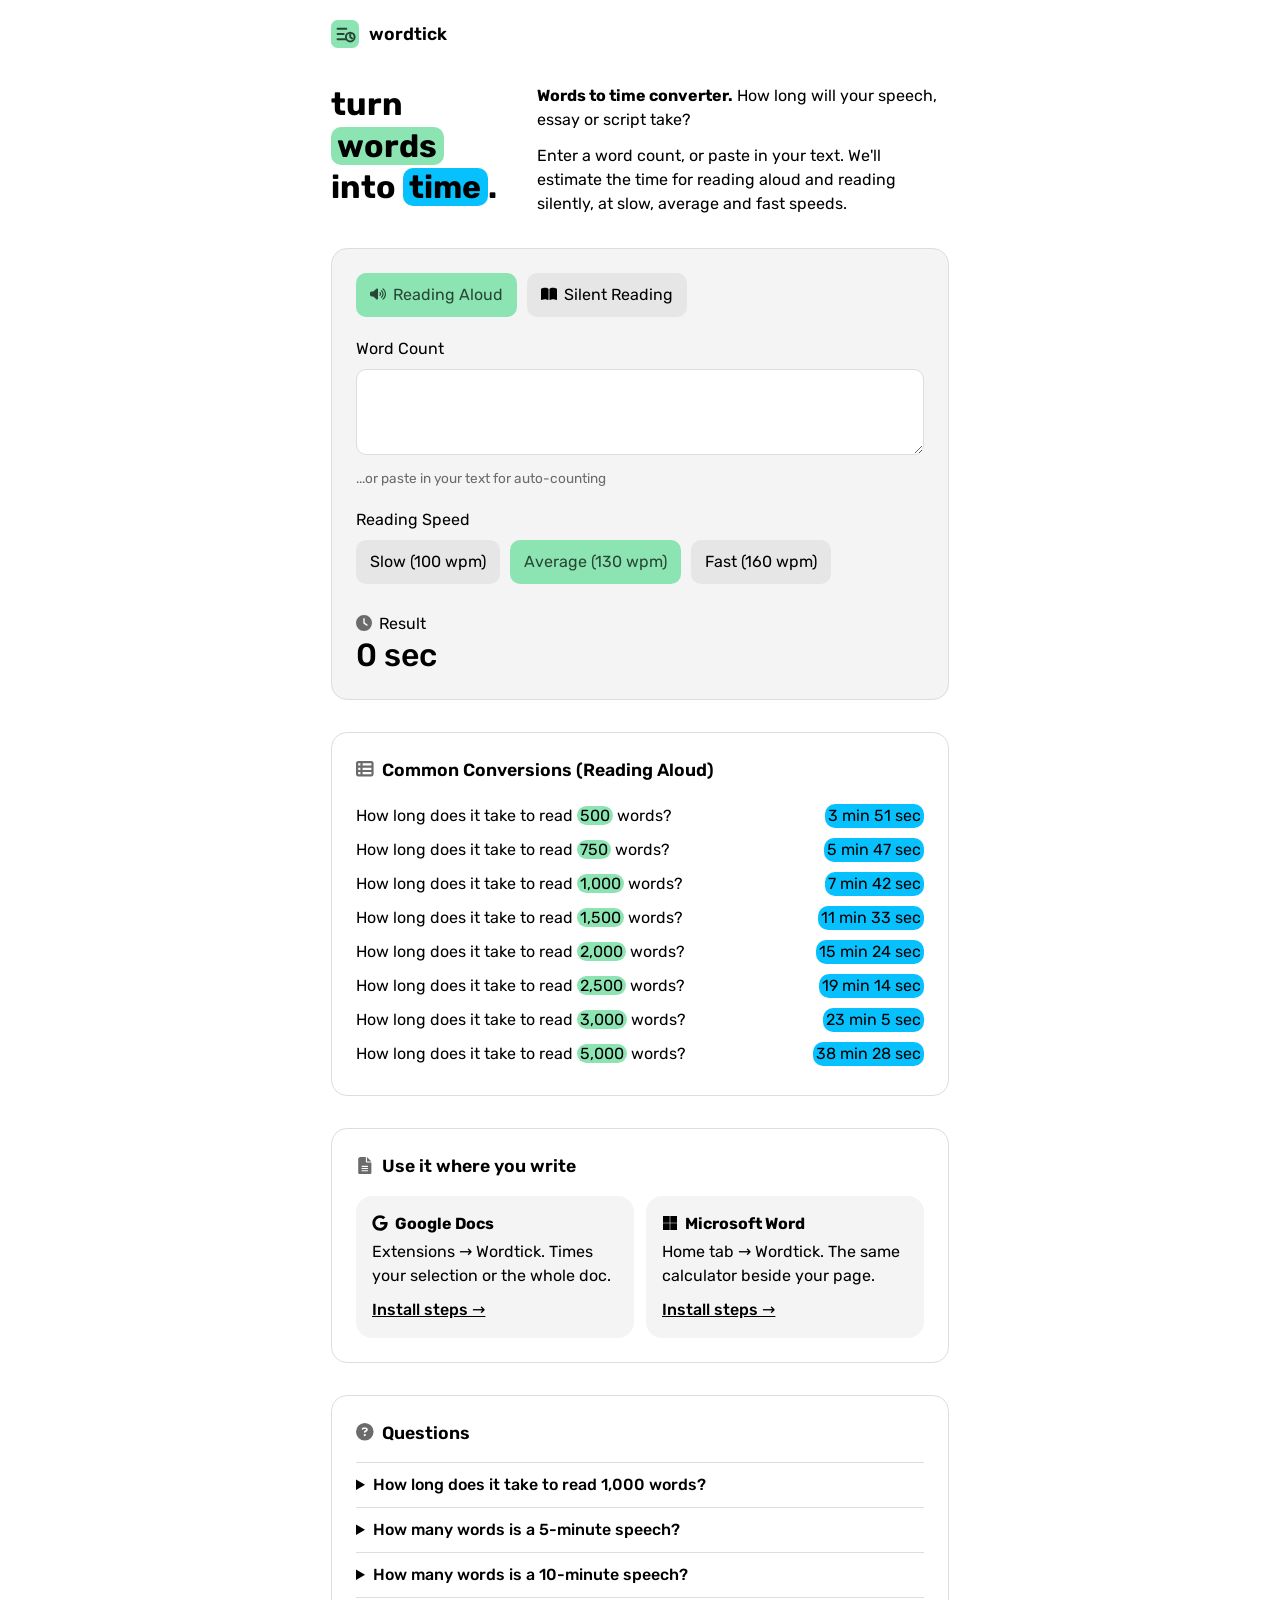
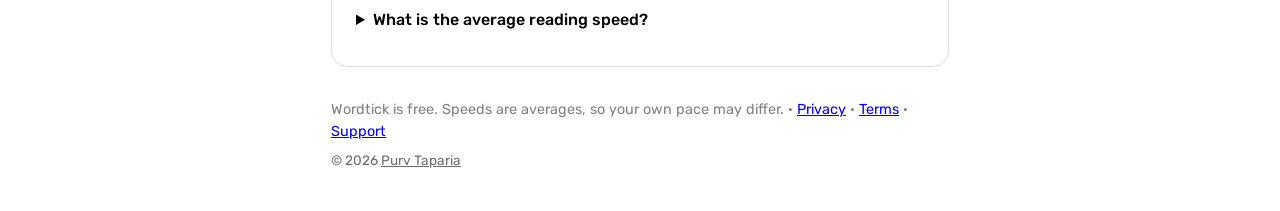
==== commit 7ab3f875: "Copyright line linking to portfolio on every page and in the add-on sidebars Co-Authored-By: Claude " ====
--- a/web/index.html
+++ b/web/index.html
@@ -27,7 +27,7 @@
 <div class="box"><h2 data-i="table-list">Common Conversions (Reading Aloud)</h2><div id="tbl"></div></div>
 <div class="box"><h2 data-i="file-lines">Use it where you write</h2><div class="add"><div><b data-i="google">Google Docs</b>Extensions → Wordtick. Times your selection or the whole doc.<a href="docs.html">Install steps →</a></div><div><b data-i="microsoft">Microsoft Word</b>Home tab → Wordtick. The same calculator beside your page.<a href="word.html">Install steps →</a></div></div></div>
 <div class="box"><h2 data-i="circle-question">Questions</h2><div id="faq"></div></div>
-<footer>Wordtick is free. Speeds are averages, so your own pace may differ. · <a href="privacy.html">Privacy</a> · <a href="terms.html">Terms</a> · <a href="support.html">Support</a></footer>
+<footer>Wordtick is free. Speeds are averages, so your own pace may differ. · <a href="privacy.html">Privacy</a> · <a href="terms.html">Terms</a> · <a href="support.html">Support</a><span class="copy">© 2026 <a href="https://tapariapurv.github.io" target="_blank" rel="noopener">Purv Taparia</a></span></footer>
 </div>
 <script src="core.js"></script>
 <script>
--- a/web/style.css
+++ b/web/style.css
@@ -29,3 +29,4 @@
 .wp .hero{font-size:1.4rem;font-weight:700;line-height:1.3;margin:10px 0 16px}
 .wp input{width:100%;font:inherit;color:var(--ink);background:var(--field);border:1px solid var(--line);border-radius:var(--r);padding:10px 12px}
 .wp input:focus{outline:2px solid var(--mint);border-color:var(--mint)}
+.copy{display:block;margin-top:8px;color:var(--mute);font-size:.85rem}.copy a{color:inherit}main>footer{margin-top:40px}.wp>.copy{text-align:center;margin-top:16px}
